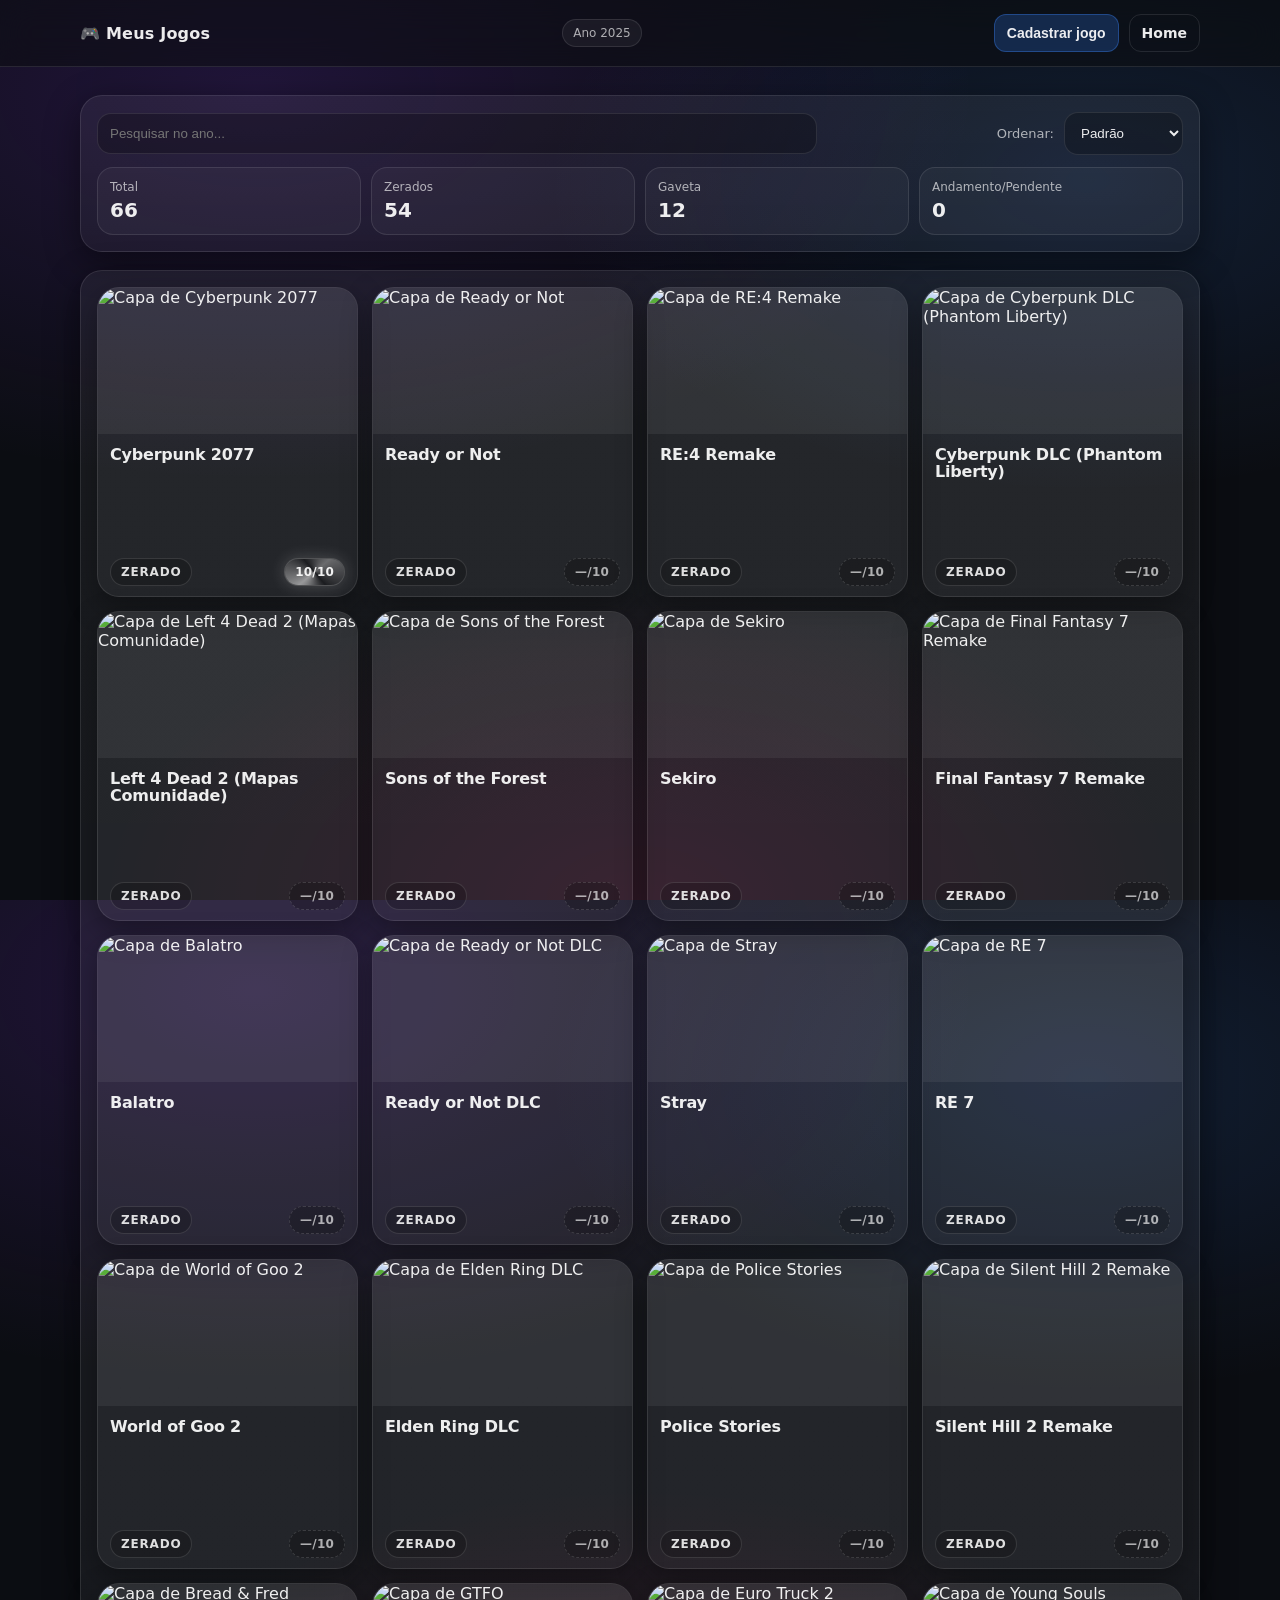
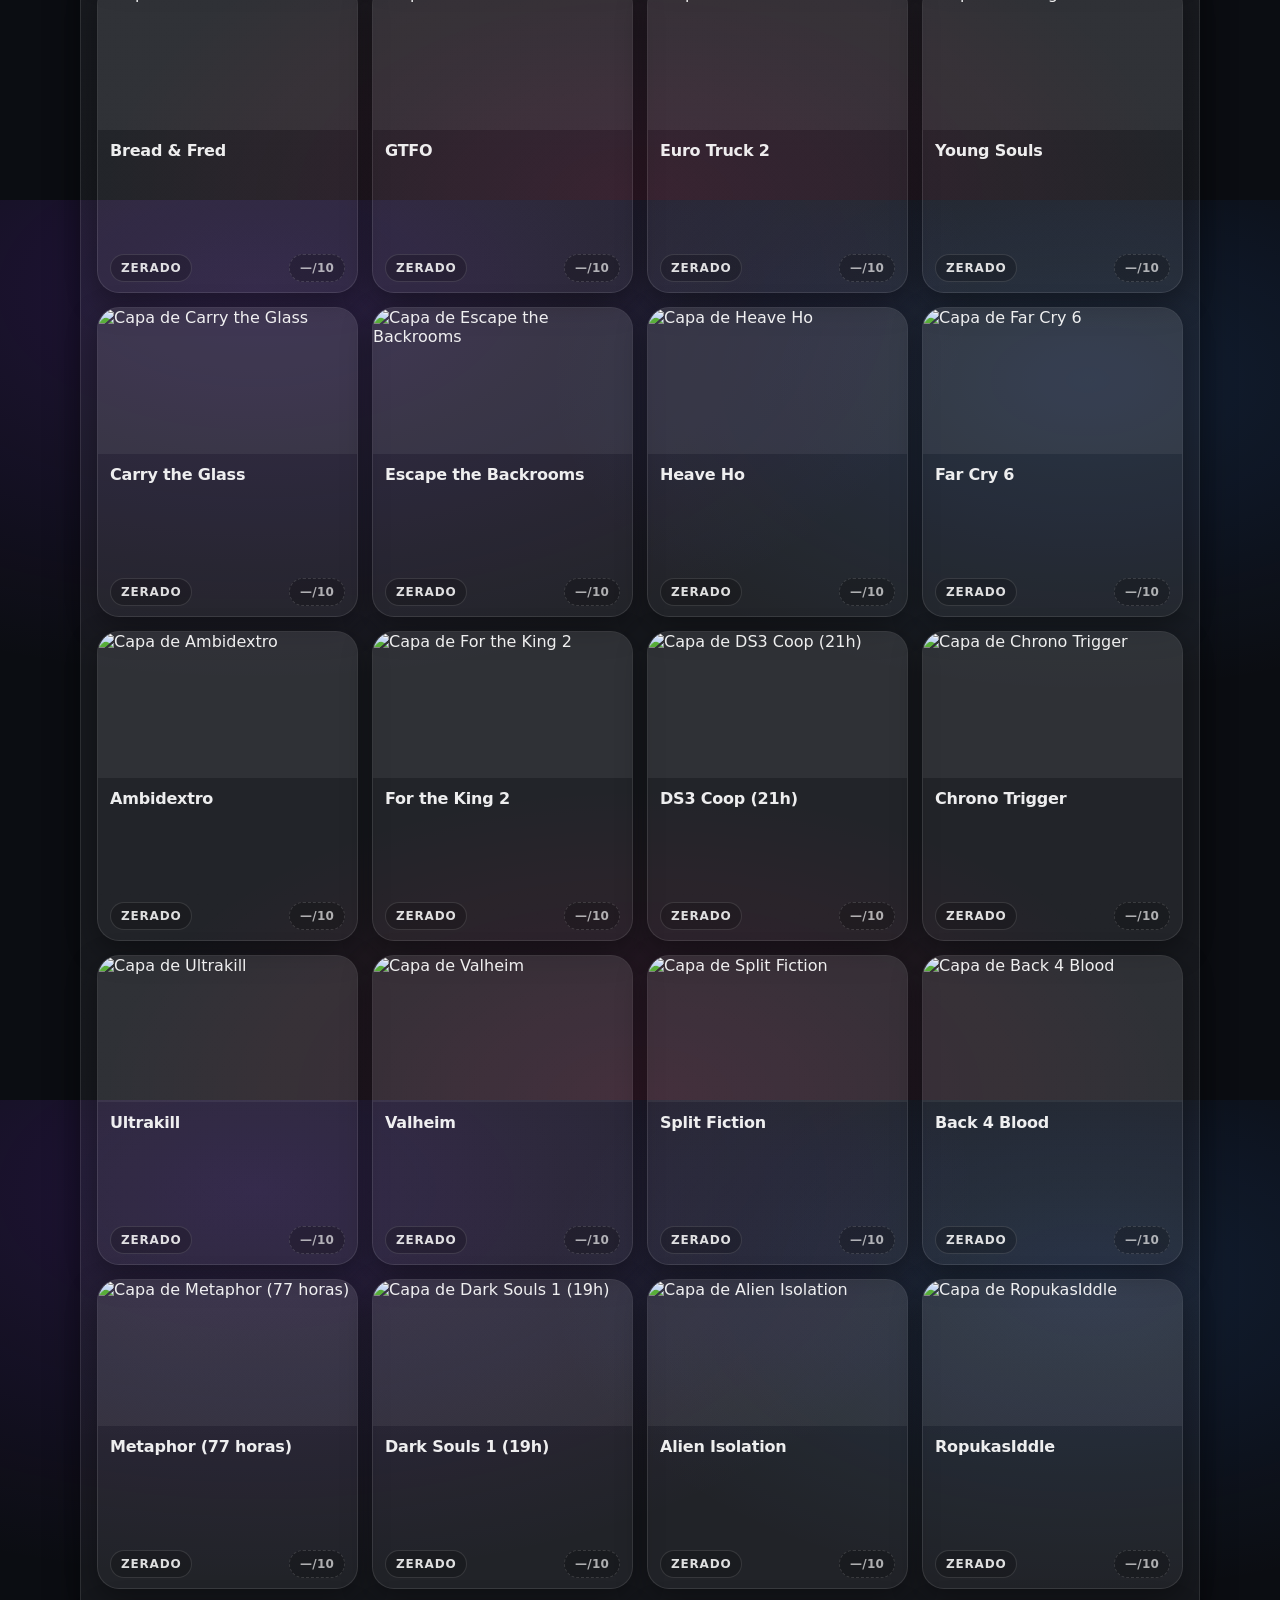
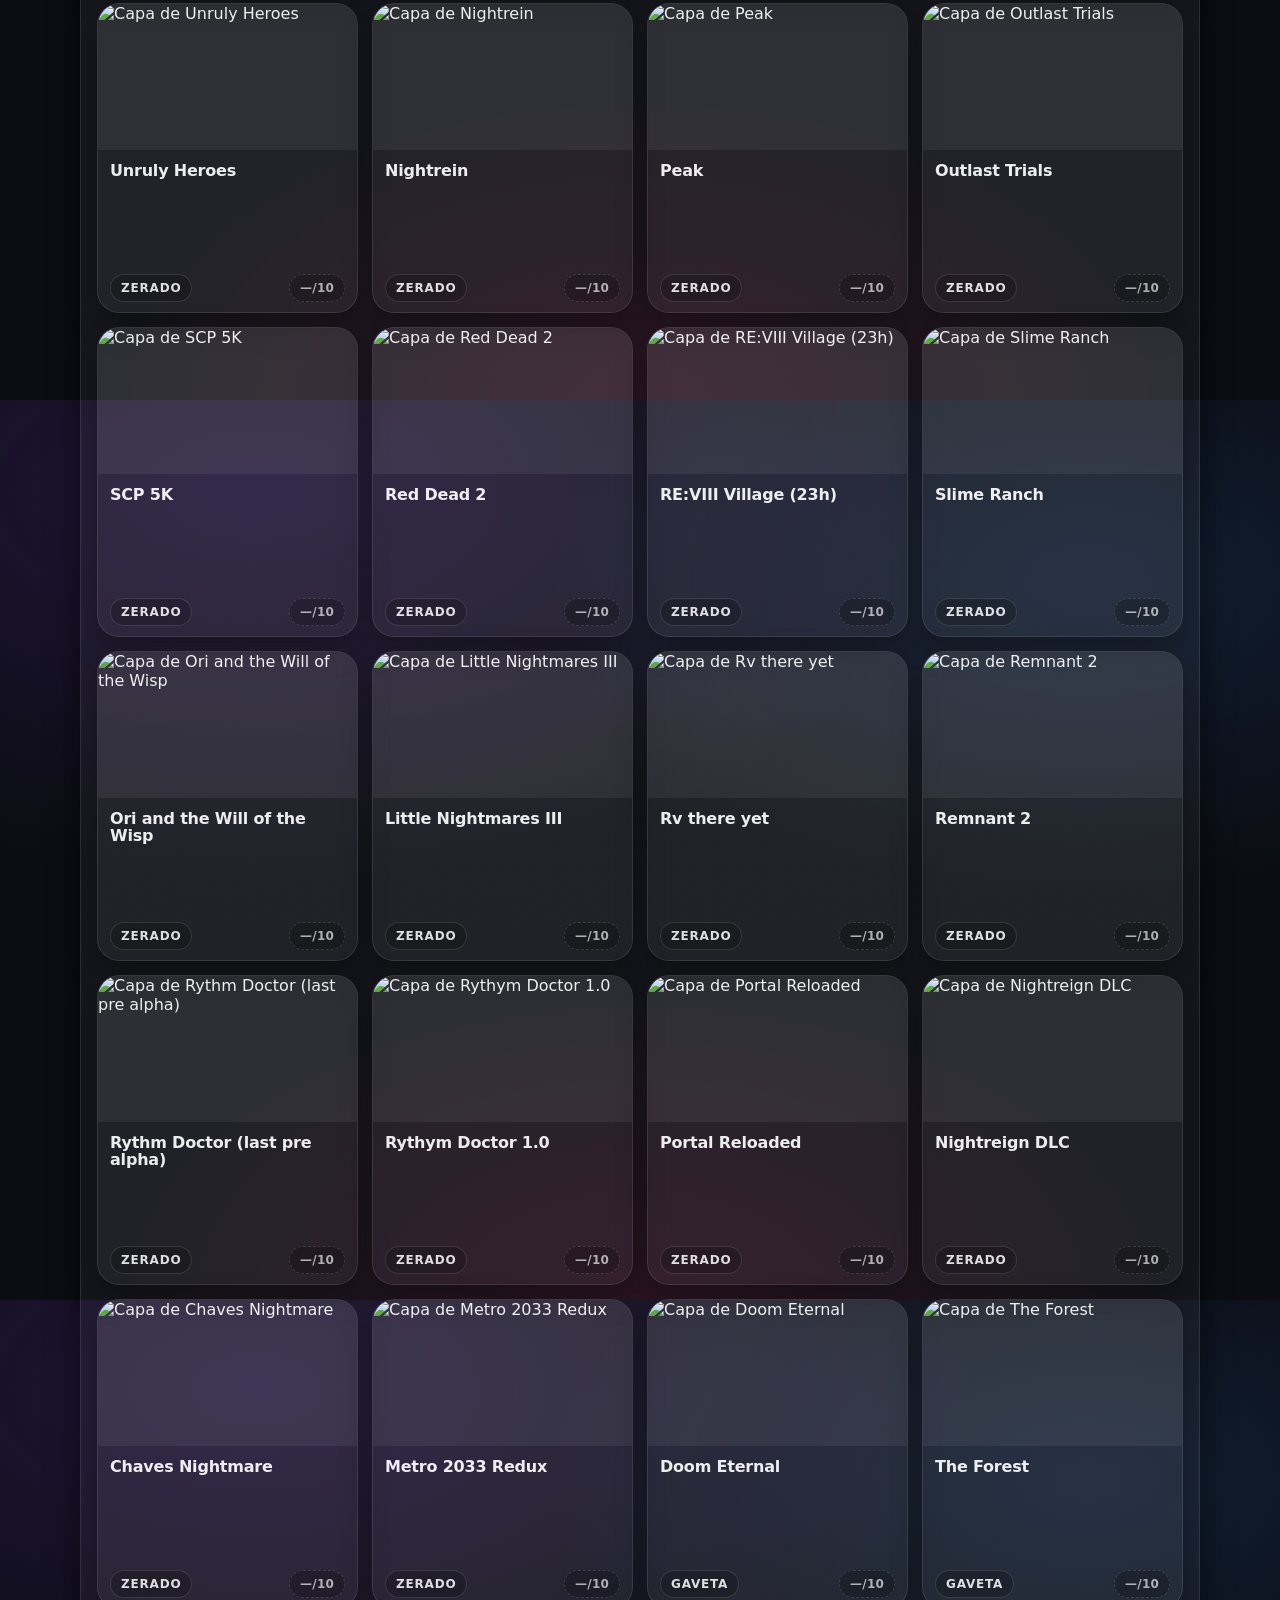
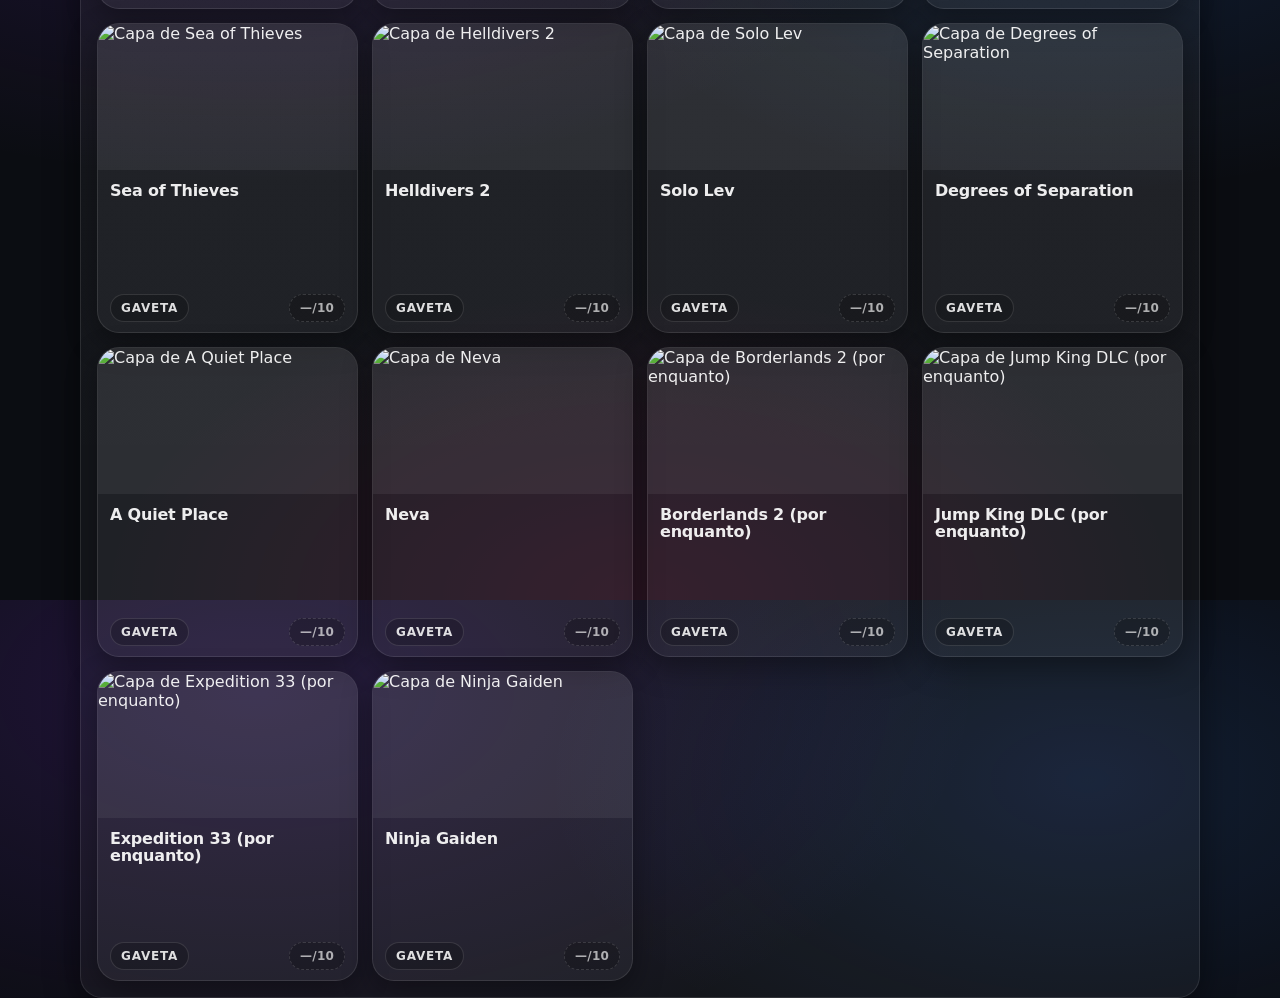
==== year.html @ a22b6784 "site inicial" ====
<!doctype html>
<html lang="pt-br">
<head>
  <meta charset="utf-8" />
  <meta name="viewport" content="width=device-width,initial-scale=1" />
  <title>Meus Jogos • Ano</title>
  <link rel="stylesheet" href="./assets/styles.css" />
</head>
<body>
  <header class="topbar">
    <div class="topbar__inner">
      <a class="brand" href="./index.html">🎮 Meus Jogos</a>

      <div class="topbar__center">
        <span id="yearTitle" class="pill">Ano</span>
      </div>

      <nav class="topbar__actions">
        <button id="btnAddGame" class="btn btn--primary" type="button">Cadastrar jogo</button>
        <a class="btn btn--ghost" href="./index.html">Home</a>
      </nav>
    </div>
  </header>

  <main class="container">
    <section class="panel">
      <div class="toolbar">
        <div class="searchBox">
          <input id="yearSearch" class="input" type="search" placeholder="Pesquisar no ano..." autocomplete="off" />
        </div>

        <div class="filters">
          <label class="label" for="sortSelect">Ordenar:</label>
          <select id="sortSelect" class="select">
            <option value="none">Padrão</option>
            <option value="ratingDesc">Nota (desc)</option>
            <option value="ratingAsc">Nota (cresc)</option>
          </select>
        </div>
      </div>

      <div id="yearStats" class="statsGrid"></div>
    </section>

    <section class="panel">
      <div id="gamesGrid" class="grid"></div>
      <div id="emptyState" class="emptyState hidden">
        Nada encontrado com esse filtro/pesquisa.
      </div>
    </section>
  </main>

  <div id="modalRoot"></div>

  <script src="./assets/app.js"></script>
</body>
</html>
---- assets/styles.css ----
:root{
  --bg: #0b0d12;
  --panel: rgba(255,255,255,0.06);
  --panel2: rgba(255,255,255,0.08);
  --text: rgba(255,255,255,0.92);
  --muted: rgba(255,255,255,0.65);
  --stroke: rgba(255,255,255,0.10);
  --shadow: 0 10px 35px rgba(0,0,0,0.45);
  --radius: 18px;
  --radius2: 22px;
}

*{ box-sizing: border-box; }
html,body{ height:100%; }
body{
  margin:0;
  font-family: ui-sans-serif, system-ui, -apple-system, Segoe UI, Roboto, Arial, "Apple Color Emoji","Segoe UI Emoji";
  background:
    radial-gradient(1200px 650px at 20% 10%, rgba(131, 56, 236, 0.18), transparent 60%),
    radial-gradient(900px 520px at 85% 20%, rgba(58, 134, 255, 0.14), transparent 60%),
    radial-gradient(900px 520px at 50% 100%, rgba(255, 0, 110, 0.10), transparent 60%),
    var(--bg);
  color: var(--text);
}

a{ color: inherit; text-decoration: none; }

.container{
  width: min(1120px, calc(100% - 32px));
  margin: 28px auto 64px;
}

.topbar{
  position: sticky;
  top:0;
  z-index: 10;
  backdrop-filter: blur(16px);
  background: rgba(11,13,18,0.55);
  border-bottom: 1px solid var(--stroke);
}

.topbar__inner{
  width: min(1120px, calc(100% - 32px));
  margin: 0 auto;
  display:flex;
  align-items:center;
  justify-content: space-between;
  gap: 12px;
  padding: 14px 0;
}

.brand{
  font-weight: 750;
  letter-spacing: 0.2px;
}

.topbar__actions{
  display:flex;
  gap: 10px;
  align-items:center;
}

.topbar__center{ display:flex; justify-content:center; flex:1; }

.pill{
  font-size: 12px;
  padding: 6px 10px;
  border: 1px solid var(--stroke);
  background: rgba(255,255,255,0.05);
  border-radius: 999px;
  color: var(--muted);
}

.hero h1{ margin: 0 0 8px; font-size: 34px; letter-spacing: -0.6px; }
.muted{ color: var(--muted); margin:0; }

.panel{
  margin-top: 18px;
  border: 1px solid var(--stroke);
  background: linear-gradient(180deg, rgba(255,255,255,0.06), rgba(255,255,255,0.04));
  border-radius: var(--radius2);
  box-shadow: var(--shadow);
  padding: 16px;
}

.btn{
  border: 1px solid var(--stroke);
  background: rgba(255,255,255,0.05);
  color: var(--text);
  padding: 10px 12px;
  border-radius: 12px;
  cursor: pointer;
  transition: transform .12s ease, background .12s ease;
  font-weight: 600;
  font-size: 14px;
}
.btn:hover{ transform: translateY(-1px); background: rgba(255,255,255,0.08); }
.btn:active{ transform: translateY(0px); }

.btn--primary{
  background: rgba(58, 134, 255, 0.22);
  border-color: rgba(58, 134, 255, 0.35);
}
.btn--primary:hover{ background: rgba(58, 134, 255, 0.28); }

.btn--ghost{
  background: transparent;
}

.input, .select{
  width: 100%;
  border: 1px solid var(--stroke);
  background: rgba(0,0,0,0.25);
  color: var(--text);
  padding: 12px 12px;
  border-radius: 14px;
  outline: none;
}
.input:focus, .select:focus{
  border-color: rgba(58, 134, 255, 0.55);
  box-shadow: 0 0 0 3px rgba(58, 134, 255, 0.14);
}

.label{ color: var(--muted); font-size: 13px; }

.searchRow{ display:flex; }
.searchBox{ position: relative; width: min(720px, 100%); }

.searchResults{
  position: absolute;
  top: calc(100% + 8px);
  left:0;
  right:0;
  border-radius: 14px;
  overflow:hidden;
  border: 1px solid var(--stroke);
  background: rgba(12,14,20,0.92);
  box-shadow: var(--shadow);
  display:none;
}
.searchResults.isOpen{ display:block; }
.searchResults .item{
  padding: 10px 12px;
  border-bottom: 1px solid rgba(255,255,255,0.06);
  display:flex;
  justify-content: space-between;
  gap: 10px;
  cursor:pointer;
}
.searchResults .item:hover{ background: rgba(255,255,255,0.06); }
.searchResults .item:last-child{ border-bottom: none; }
.searchResults .tag{ color: var(--muted); font-size: 12px; }

.chipsRow{
  display:flex;
  align-items:center;
  gap: 10px;
  margin-top: 14px;
}

.chip{
  border: 1px solid var(--stroke);
  background: rgba(255,255,255,0.05);
  color: var(--text);
  padding: 8px 12px;
  border-radius: 999px;
  cursor: pointer;
  font-weight: 650;
}
.chip--active{
  background: rgba(131, 56, 236, 0.24);
  border-color: rgba(131, 56, 236, 0.40);
}

.hint{
  margin-top: 10px;
  color: var(--muted);
  font-size: 13px;
}

.toolbar{
  display:flex;
  gap: 12px;
  align-items:center;
  justify-content: space-between;
  flex-wrap: wrap;
}

.filters{
  display:flex;
  gap: 10px;
  align-items:center;
}

.statsGrid{
  margin-top: 12px;
  display:grid;
  grid-template-columns: repeat(4, minmax(0,1fr));
  gap: 10px;
}
@media (max-width: 900px){
  .statsGrid{ grid-template-columns: repeat(2, minmax(0,1fr)); }
}

.stat{
  border: 1px solid var(--stroke);
  background: rgba(255,255,255,0.04);
  border-radius: 16px;
  padding: 12px;
}
.stat .k{ color: var(--muted); font-size: 12px; }
.stat .v{ font-size: 20px; font-weight: 800; margin-top: 4px; }

.grid{
  display:grid;
  grid-template-columns: repeat(4, minmax(0,1fr));
  gap: 14px;
}
@media (max-width: 1100px){
  .grid{ grid-template-columns: repeat(3, minmax(0,1fr)); }
}
@media (max-width: 820px){
  .grid{ grid-template-columns: repeat(2, minmax(0,1fr)); }
}
@media (max-width: 540px){
  .grid{ grid-template-columns: repeat(1, minmax(0,1fr)); }
}

.card{
  border: 1px solid var(--stroke);
  background: rgba(255,255,255,0.05);
  border-radius: var(--radius2);
  overflow:hidden;
  box-shadow: 0 10px 30px rgba(0,0,0,0.35);
  transition: transform .14s ease, border-color .14s ease, background .14s ease;
  display:flex;
  flex-direction: column;
  min-height: 310px;
}
.card:hover{
  transform: translateY(-2px);
  border-color: rgba(255,255,255,0.16);
  background: rgba(255,255,255,0.06);
}

.cover{
  width: 100%;
  aspect-ratio: 16 / 9;
  background: rgba(255,255,255,0.06);
  display:block;
  object-fit: cover;
}

.card__body{
  padding: 12px 12px 10px;
  display:flex;
  flex-direction: column;
  gap: 10px;
  flex: 1;
}

.title{
  font-weight: 800;
  letter-spacing: -0.2px;
  line-height: 1.1;
  margin: 0;
  font-size: 16px;
}

.card__footer{
  margin-top: auto;
  display:flex;
  align-items:center;
  justify-content: space-between;
  gap: 10px;
  padding-top: 6px;
}

.status{
  font-size: 12px;
  padding: 6px 10px;
  border-radius: 999px;
  border: 1px solid rgba(255,255,255,0.12);
  color: rgba(255,255,255,0.86);
  background: rgba(0,0,0,0.20);
  text-transform: uppercase;
  letter-spacing: 0.8px;
  font-weight: 800;
}

.rating{
  font-size: 12px;
  padding: 6px 10px;
  border-radius: 999px;
  border: 1px solid rgba(255,255,255,0.14);
  background: rgba(0,0,0,0.22);
  font-weight: 900;
  letter-spacing: 0.2px;
}

.rating--empty{ color: var(--muted); border-style: dashed; }

.rating--low{ box-shadow: 0 0 0 0 rgba(255, 0, 110, 0.0); }
.rating--mid{ box-shadow: 0 0 0 0 rgba(255, 190, 11, 0.0); }
.rating--high{ box-shadow: 0 0 0 0 rgba(58, 134, 255, 0.0); }

.rating--ten{
  position: relative;
  border-color: rgba(255,255,255,0.24);
  overflow:hidden;
  box-shadow: 0 0 16px rgba(255,255,255,0.18);
}
.rating--ten::before{
  content:"";
  position:absolute;
  inset:-60% -60%;
  background: conic-gradient(from 140deg,
    rgba(255,255,255,0.0),
    rgba(255,255,255,0.55),
    rgba(255,255,255,0.0),
    rgba(255,255,255,0.35),
    rgba(255,255,255,0.0)
  );
  animation: spin 2.2s linear infinite;
  filter: blur(0.2px);
}
.rating--ten > span{
  position: relative;
  z-index: 1;
}

@keyframes spin{
  to{ transform: rotate(360deg); }
}

.hidden{ display:none !important; }

.emptyState{
  text-align:center;
  padding: 26px 14px;
  color: var(--muted);
}

/* Modal */
.modalBackdrop{
  position: fixed;
  inset: 0;
  background: rgba(0,0,0,0.55);
  backdrop-filter: blur(8px);
  display:flex;
  align-items: center;
  justify-content: center;
  padding: 18px;
  z-index: 40;
}
.modal{
  width: min(820px, 100%);
  border: 1px solid var(--stroke);
  background: rgba(12,14,20,0.92);
  border-radius: 20px;
  box-shadow: var(--shadow);
  overflow:hidden;
}
.modal__head{
  display:flex;
  align-items:center;
  justify-content: space-between;
  gap: 12px;
  padding: 14px 14px;
  border-bottom: 1px solid rgba(255,255,255,0.08);
}
.modal__body{
  padding: 14px;
}
.modal__grid{
  display:grid;
  grid-template-columns: 1fr 1fr;
  gap: 12px;
}
@media (max-width: 760px){
  .modal__grid{ grid-template-columns: 1fr; }
}
.textarea{
  width:100%;
  min-height: 170px;
  resize: vertical;
  border: 1px solid var(--stroke);
  background: rgba(0,0,0,0.25);
  color: var(--text);
  padding: 12px;
  border-radius: 14px;
  outline: none;
  font-family: ui-monospace, SFMono-Regular, Menlo, Monaco, Consolas, "Liberation Mono", monospace;
  font-size: 12px;
}
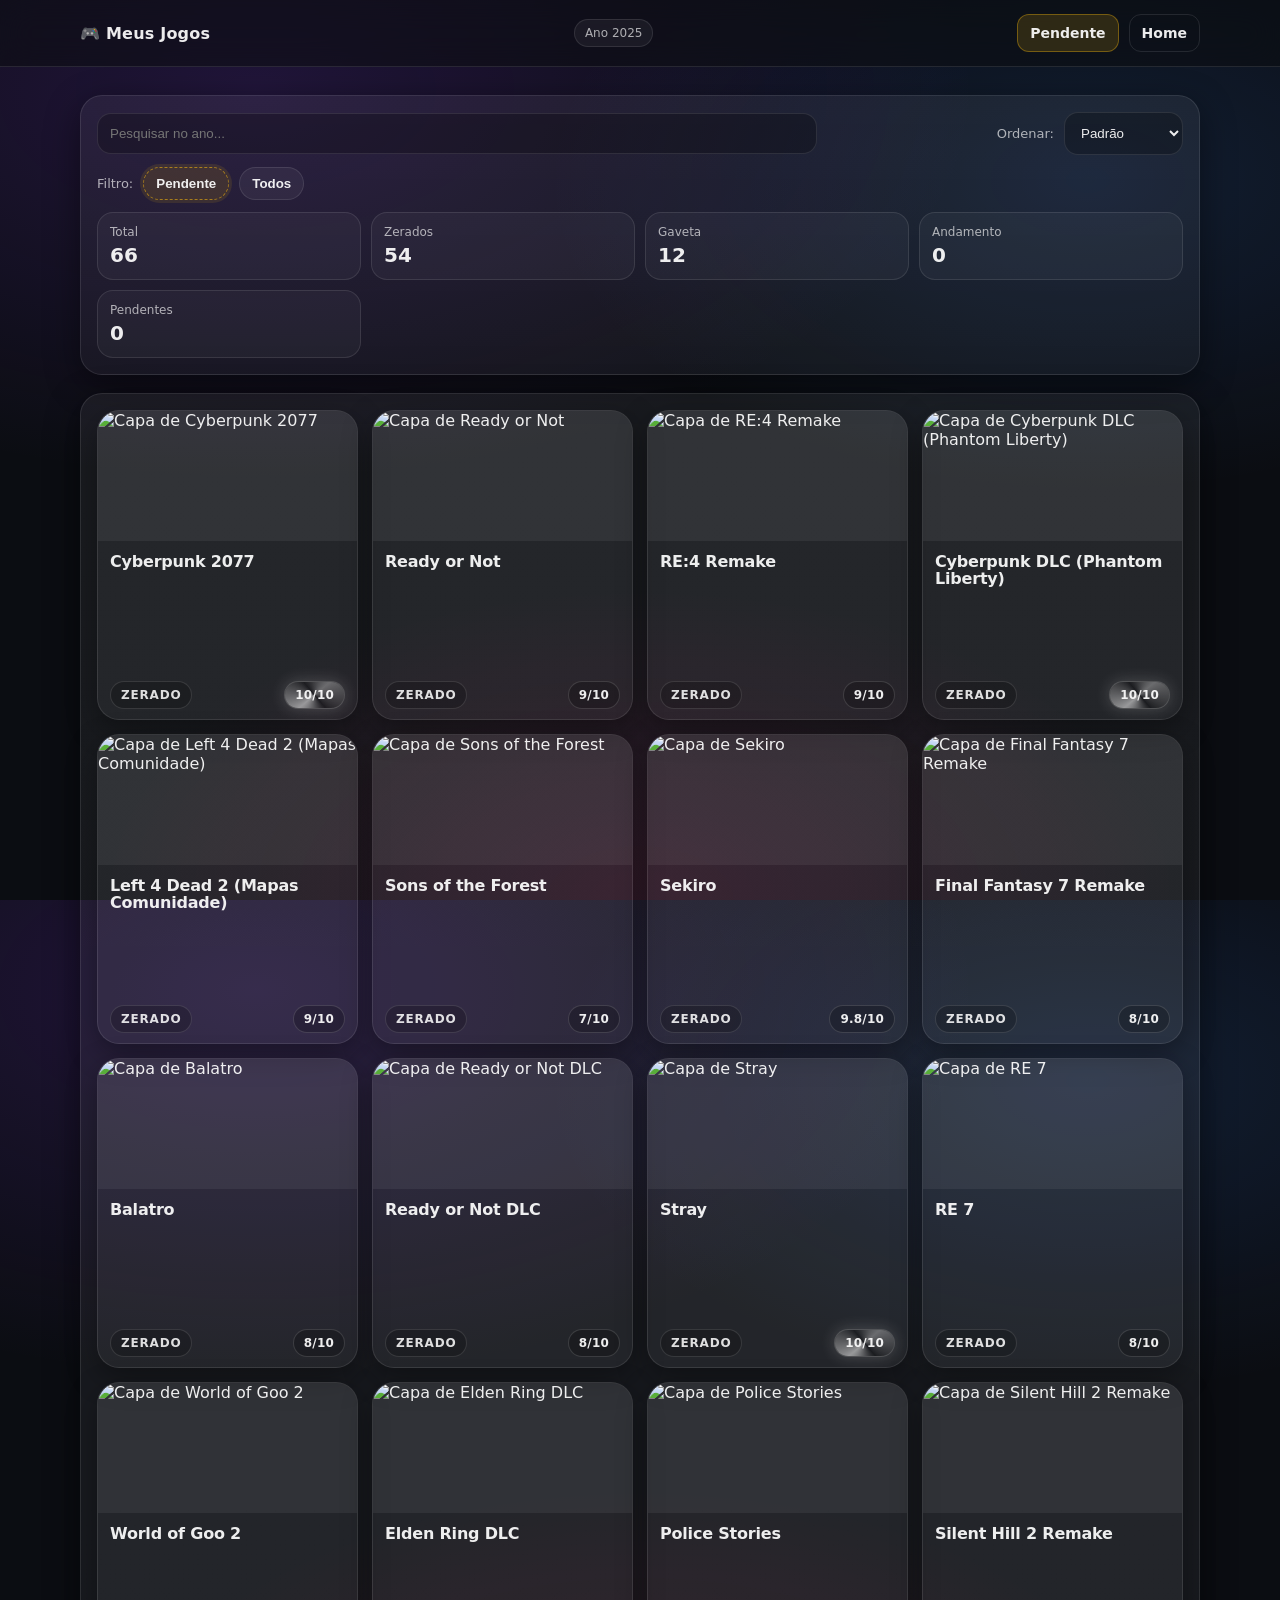
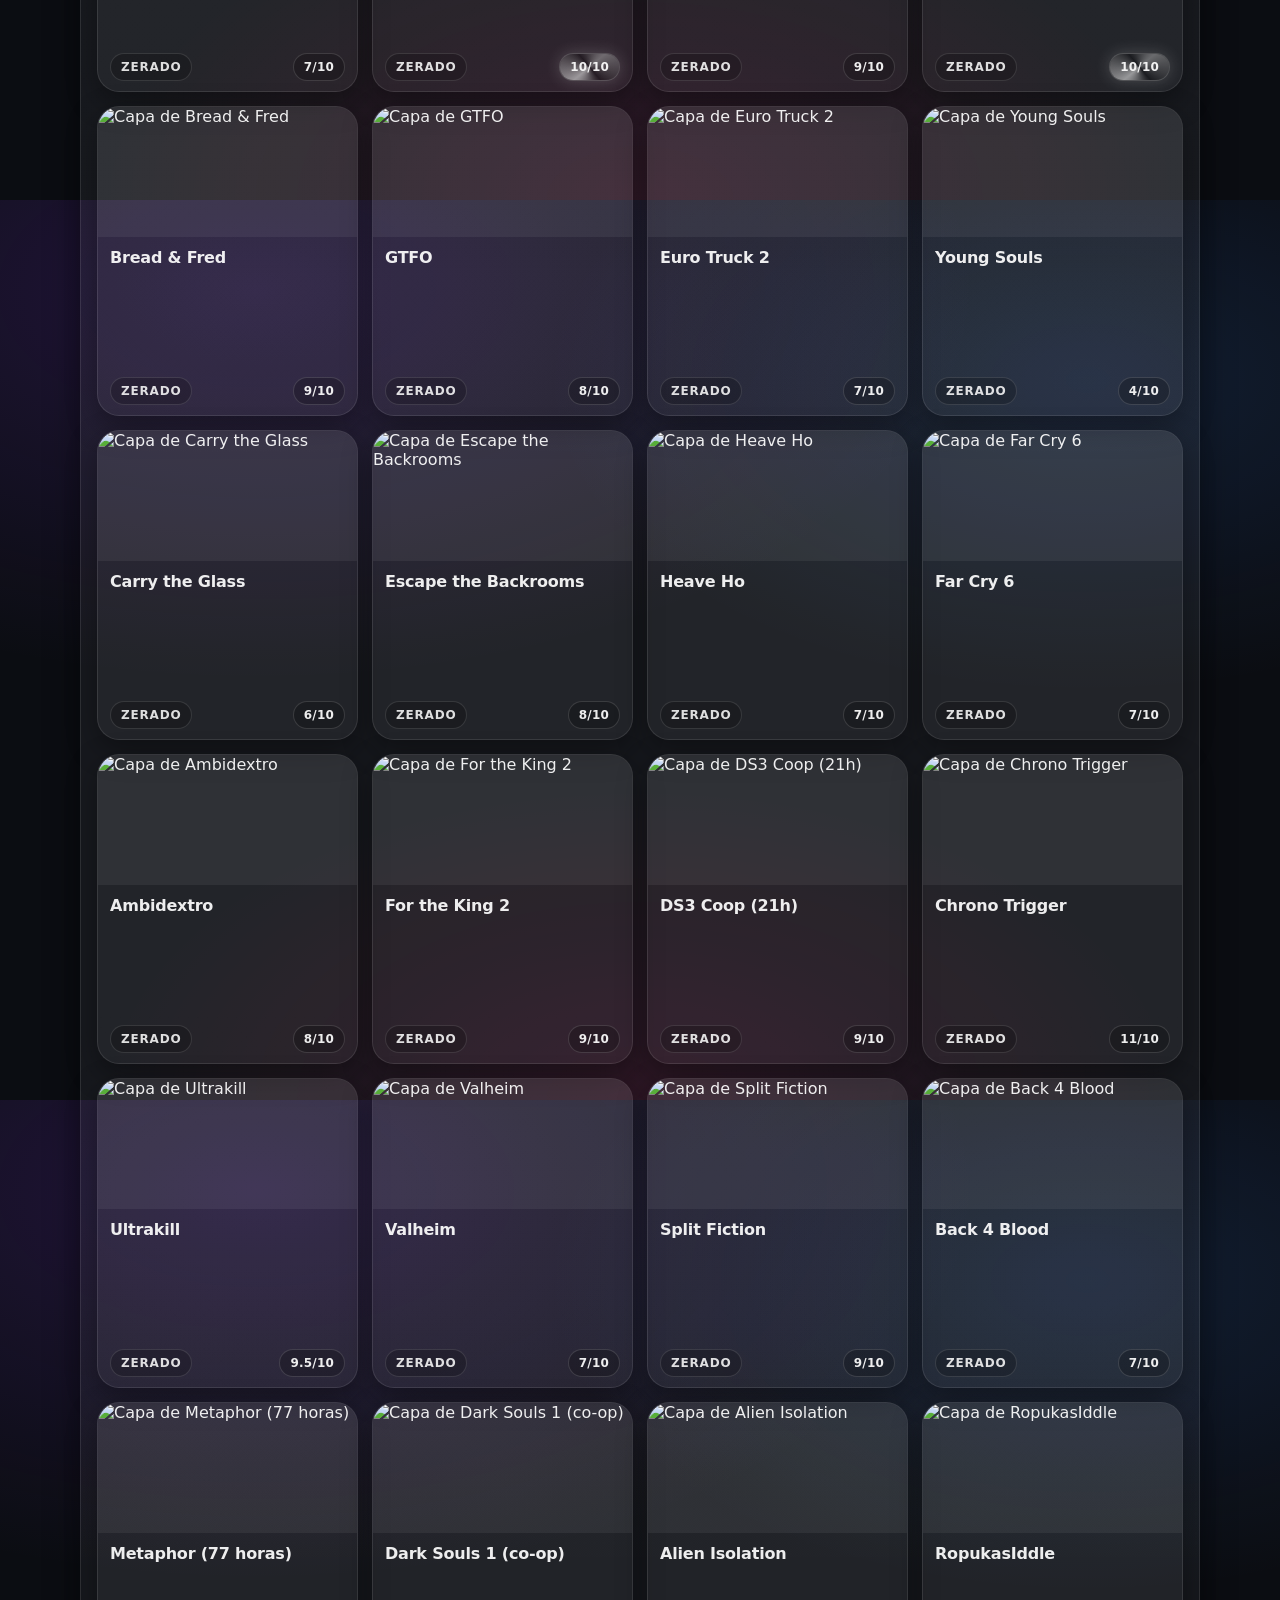
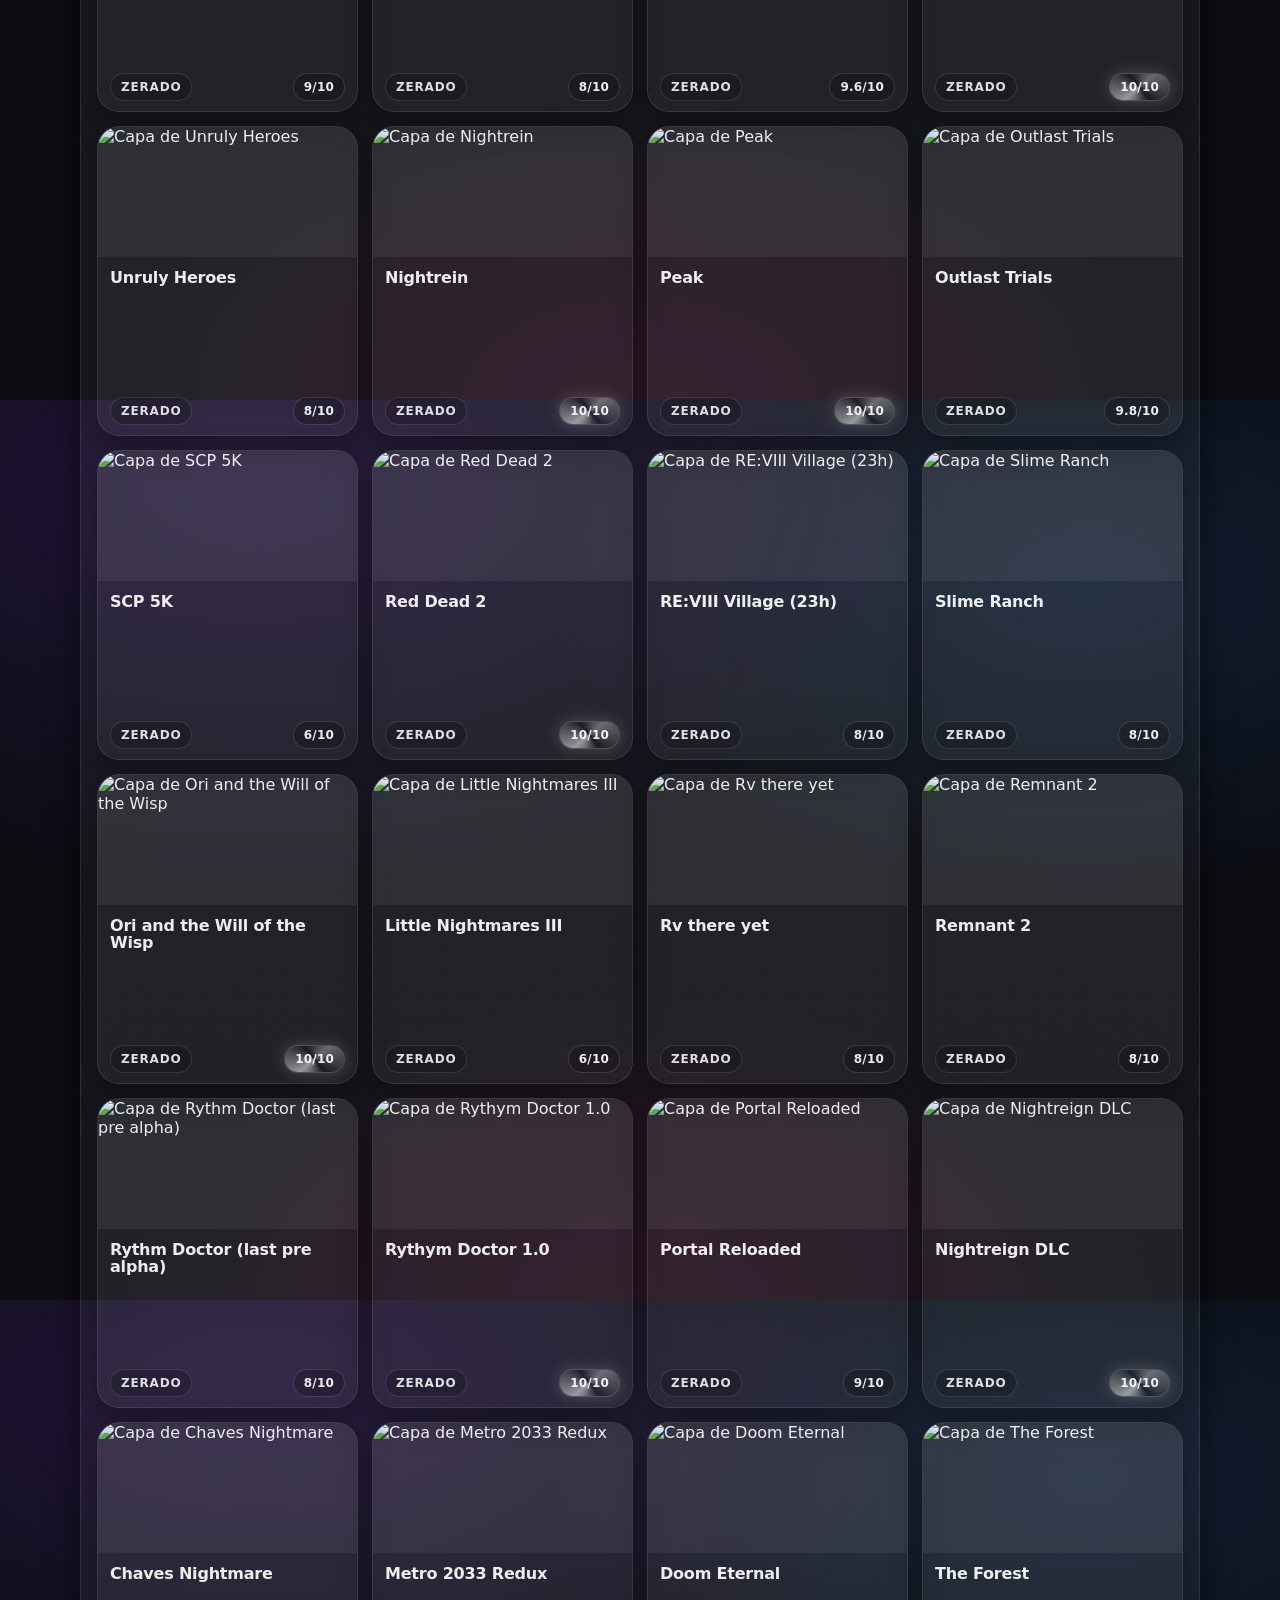
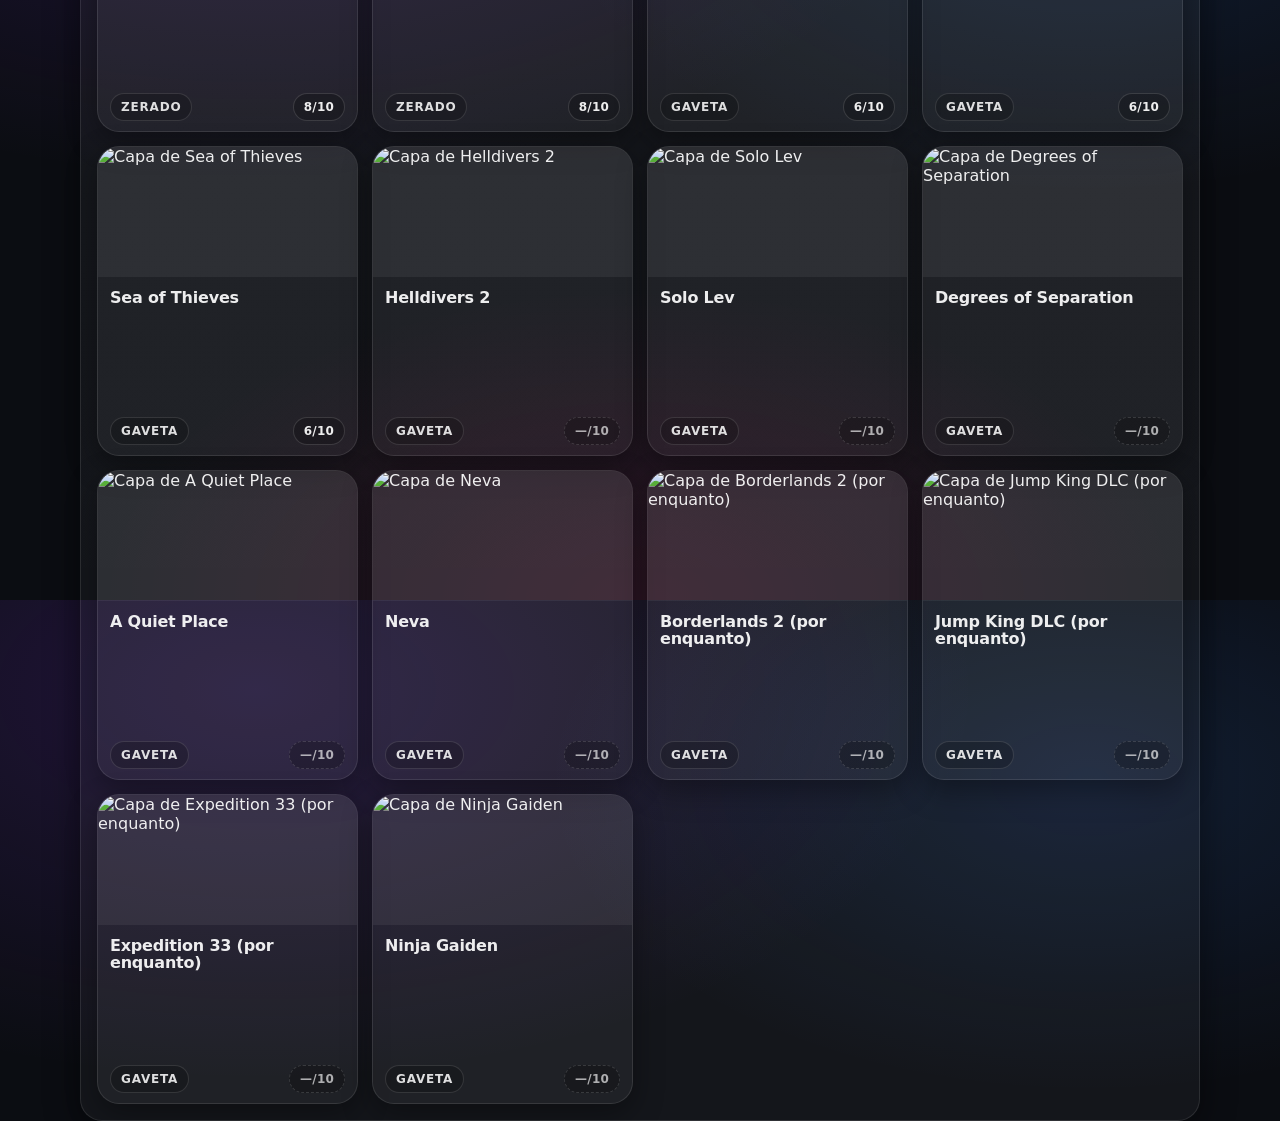
==== commit 093b0d18: "rate to 2025 games" ====
--- a/year.html
+++ b/year.html
@@ -16,7 +16,7 @@
       </div>
 
       <nav class="topbar__actions">
-        <button id="btnAddGame" class="btn btn--primary" type="button">Cadastrar jogo</button>
+        <a class="btn btn--pending" href="./year.html?year=pendente">Pendente</a>
         <a class="btn btn--ghost" href="./index.html">Home</a>
       </nav>
     </div>
@@ -39,6 +39,12 @@
         </div>
       </div>
 
+      <div class="chipsRow" style="margin-top:12px;">
+        <span class="label">Filtro:</span>
+        <button class="chip chip--pending" data-status="pendente" type="button">Pendente</button>
+        <button class="chip" data-status="all" type="button">Todos</button>
+      </div>
+
       <div id="yearStats" class="statsGrid"></div>
     </section>
 
--- a/assets/styles.css
+++ b/assets/styles.css
@@ -245,7 +245,7 @@
 
 .cover{
   width: 100%;
-  aspect-ratio: 16 / 9;
+  aspect-ratio: 16 / 8;
   background: rgba(255,255,255,0.06);
   display:block;
   object-fit: cover;
@@ -393,3 +393,32 @@
   font-family: ui-monospace, SFMono-Regular, Menlo, Monaco, Consolas, "Liberation Mono", monospace;
   font-size: 12px;
 }
+
+/* ===== PENDENTE (visual diferente) ===== */
+
+.btn--pending{
+  background: rgba(255, 190, 11, 0.14);
+  border-color: rgba(255, 190, 11, 0.35);
+}
+.btn--pending:hover{
+  background: rgba(255, 190, 11, 0.20);
+}
+
+/* chip pendente: dashed + glow leve */
+.chip--pending{
+  border-style: dashed;
+  border-color: rgba(255, 190, 11, 0.55);
+  background: rgba(255, 190, 11, 0.12);
+  box-shadow: 0 0 0 3px rgba(255, 190, 11, 0.10);
+}
+.chip--pending:hover{
+  background: rgba(255, 190, 11, 0.18);
+}
+
+/* status pendente no card: dashed + glow */
+.status--pendente{
+  border-style: dashed;
+  border-color: rgba(255, 190, 11, 0.55);
+  background: rgba(255, 190, 11, 0.10);
+  box-shadow: 0 0 12px rgba(255, 190, 11, 0.10);
+}
